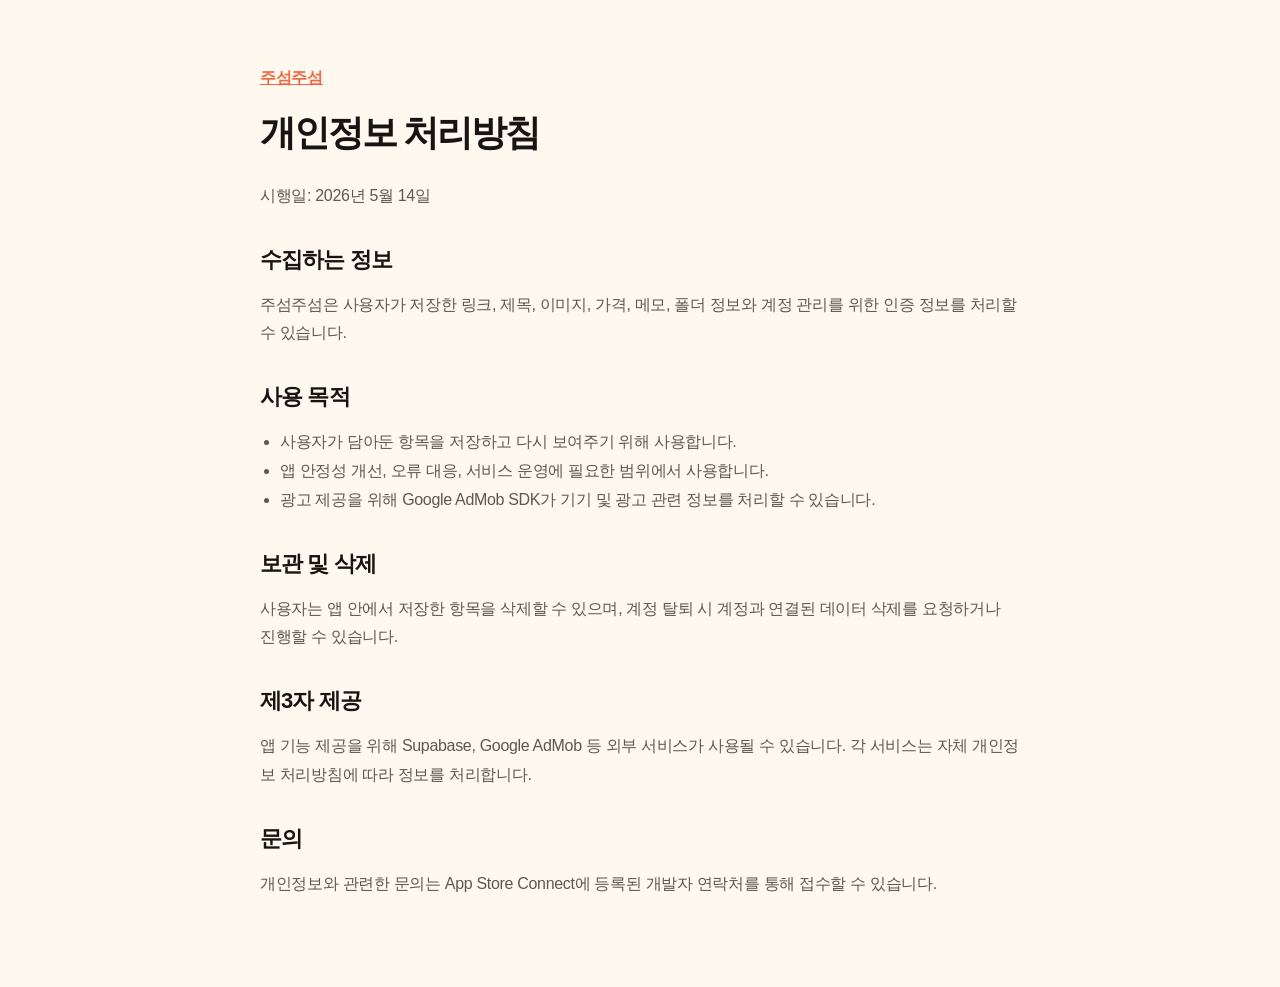
==== privacy.html @ 62c07767 "Deploy app site" ====
<!doctype html>
<html lang="ko">
  <head>
    <meta charset="utf-8" />
    <meta name="viewport" content="width=device-width, initial-scale=1" />
    <title>개인정보 처리방침 | 주섬주섬</title>
    <style>
      body {
        margin: 0;
        font-family:
          ui-rounded,
          "Apple SD Gothic Neo",
          "Pretendard",
          -apple-system,
          BlinkMacSystemFont,
          sans-serif;
        background: #fff8ef;
        color: #171412;
      }

      main {
        width: min(760px, calc(100% - 36px));
        margin: 0 auto;
        padding: 48px 0 72px;
      }

      a {
        color: #ed6a45;
        font-weight: 800;
      }

      h1 {
        margin: 0 0 24px;
        font-size: 36px;
        letter-spacing: -0.06em;
      }

      h2 {
        margin: 34px 0 10px;
        font-size: 22px;
        letter-spacing: -0.04em;
      }

      p,
      li {
        color: #5f5750;
        font-size: 16px;
        line-height: 1.8;
        letter-spacing: -0.02em;
      }

      ul {
        padding-left: 20px;
      }
    </style>
  </head>
  <body>
    <main>
      <p><a href="index.html">주섬주섬</a></p>
      <h1>개인정보 처리방침</h1>
      <p>시행일: 2026년 5월 14일</p>

      <h2>수집하는 정보</h2>
      <p>
        주섬주섬은 사용자가 저장한 링크, 제목, 이미지, 가격, 메모, 폴더 정보와
        계정 관리를 위한 인증 정보를 처리할 수 있습니다.
      </p>

      <h2>사용 목적</h2>
      <ul>
        <li>사용자가 담아둔 항목을 저장하고 다시 보여주기 위해 사용합니다.</li>
        <li>앱 안정성 개선, 오류 대응, 서비스 운영에 필요한 범위에서 사용합니다.</li>
        <li>광고 제공을 위해 Google AdMob SDK가 기기 및 광고 관련 정보를 처리할 수 있습니다.</li>
      </ul>

      <h2>보관 및 삭제</h2>
      <p>
        사용자는 앱 안에서 저장한 항목을 삭제할 수 있으며, 계정 탈퇴 시 계정과
        연결된 데이터 삭제를 요청하거나 진행할 수 있습니다.
      </p>

      <h2>제3자 제공</h2>
      <p>
        앱 기능 제공을 위해 Supabase, Google AdMob 등 외부 서비스가 사용될 수
        있습니다. 각 서비스는 자체 개인정보 처리방침에 따라 정보를 처리합니다.
      </p>

      <h2>문의</h2>
      <p>
        개인정보와 관련한 문의는 App Store Connect에 등록된 개발자 연락처를 통해
        접수할 수 있습니다.
      </p>
    </main>
  </body>
</html>
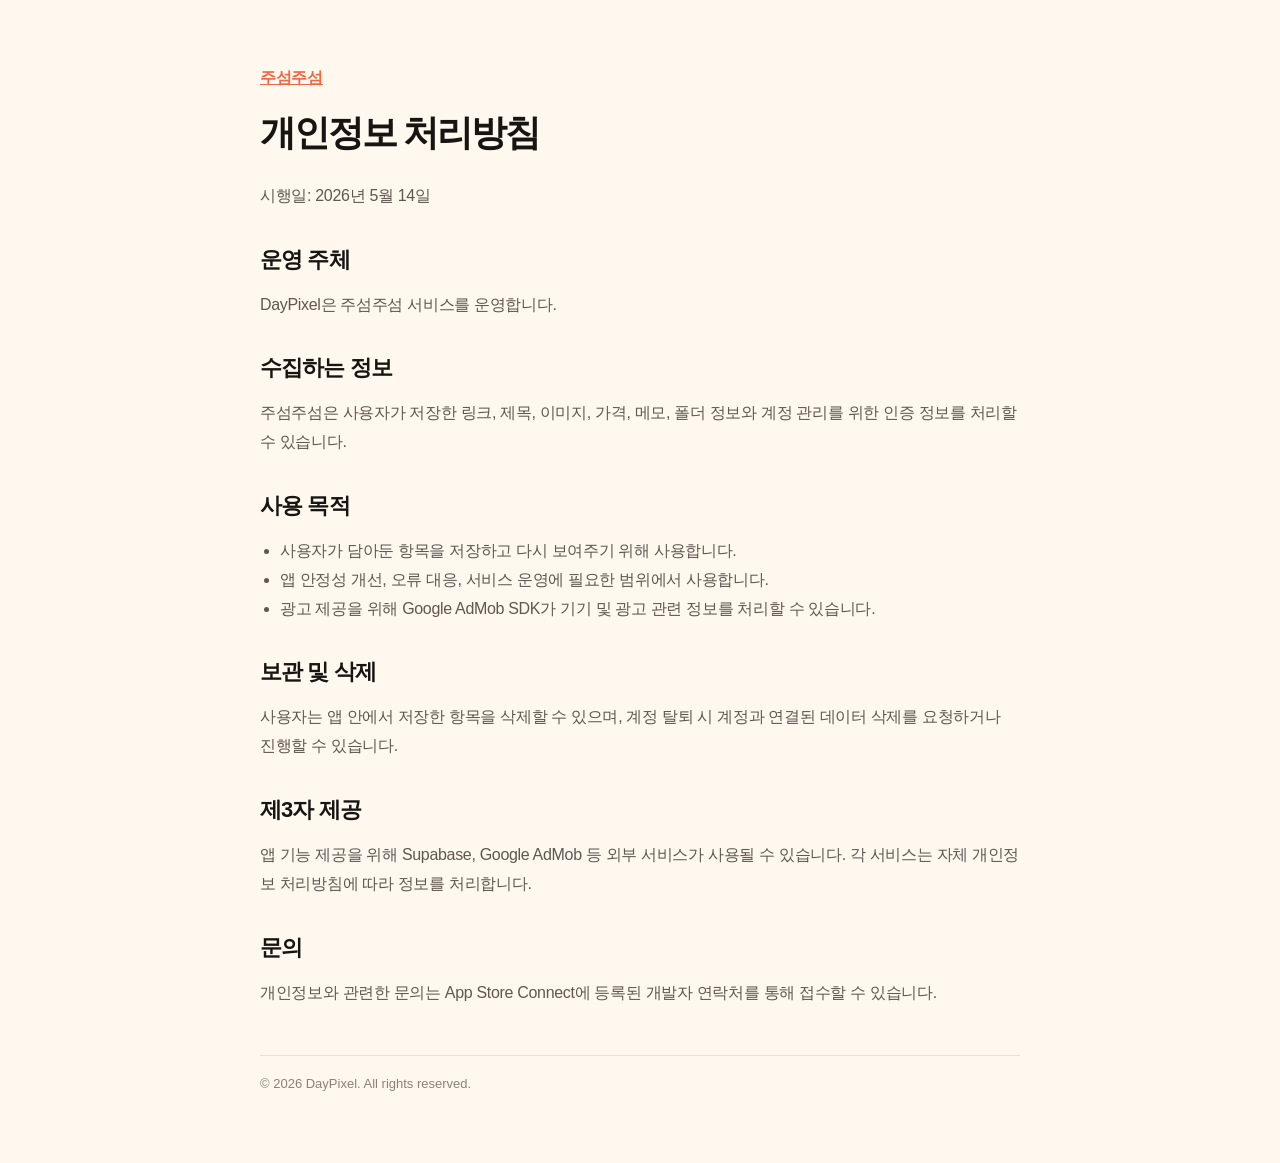
==== commit f5e1fdbb: "Use DayPixel for site copyright" ====
--- a/privacy.html
+++ b/privacy.html
@@ -52,6 +52,14 @@
       ul {
         padding-left: 20px;
       }
+
+      footer {
+        margin-top: 48px;
+        padding-top: 20px;
+        border-top: 1px solid #eadfd2;
+        color: #8b8178;
+        font-size: 13px;
+      }
     </style>
   </head>
   <body>
@@ -59,6 +67,9 @@
       <p><a href="index.html">주섬주섬</a></p>
       <h1>개인정보 처리방침</h1>
       <p>시행일: 2026년 5월 14일</p>
+
+      <h2>운영 주체</h2>
+      <p>DayPixel은 주섬주섬 서비스를 운영합니다.</p>
 
       <h2>수집하는 정보</h2>
       <p>
@@ -90,6 +101,7 @@
         개인정보와 관련한 문의는 App Store Connect에 등록된 개발자 연락처를 통해
         접수할 수 있습니다.
       </p>
+      <footer>© 2026 DayPixel. All rights reserved.</footer>
     </main>
   </body>
 </html>
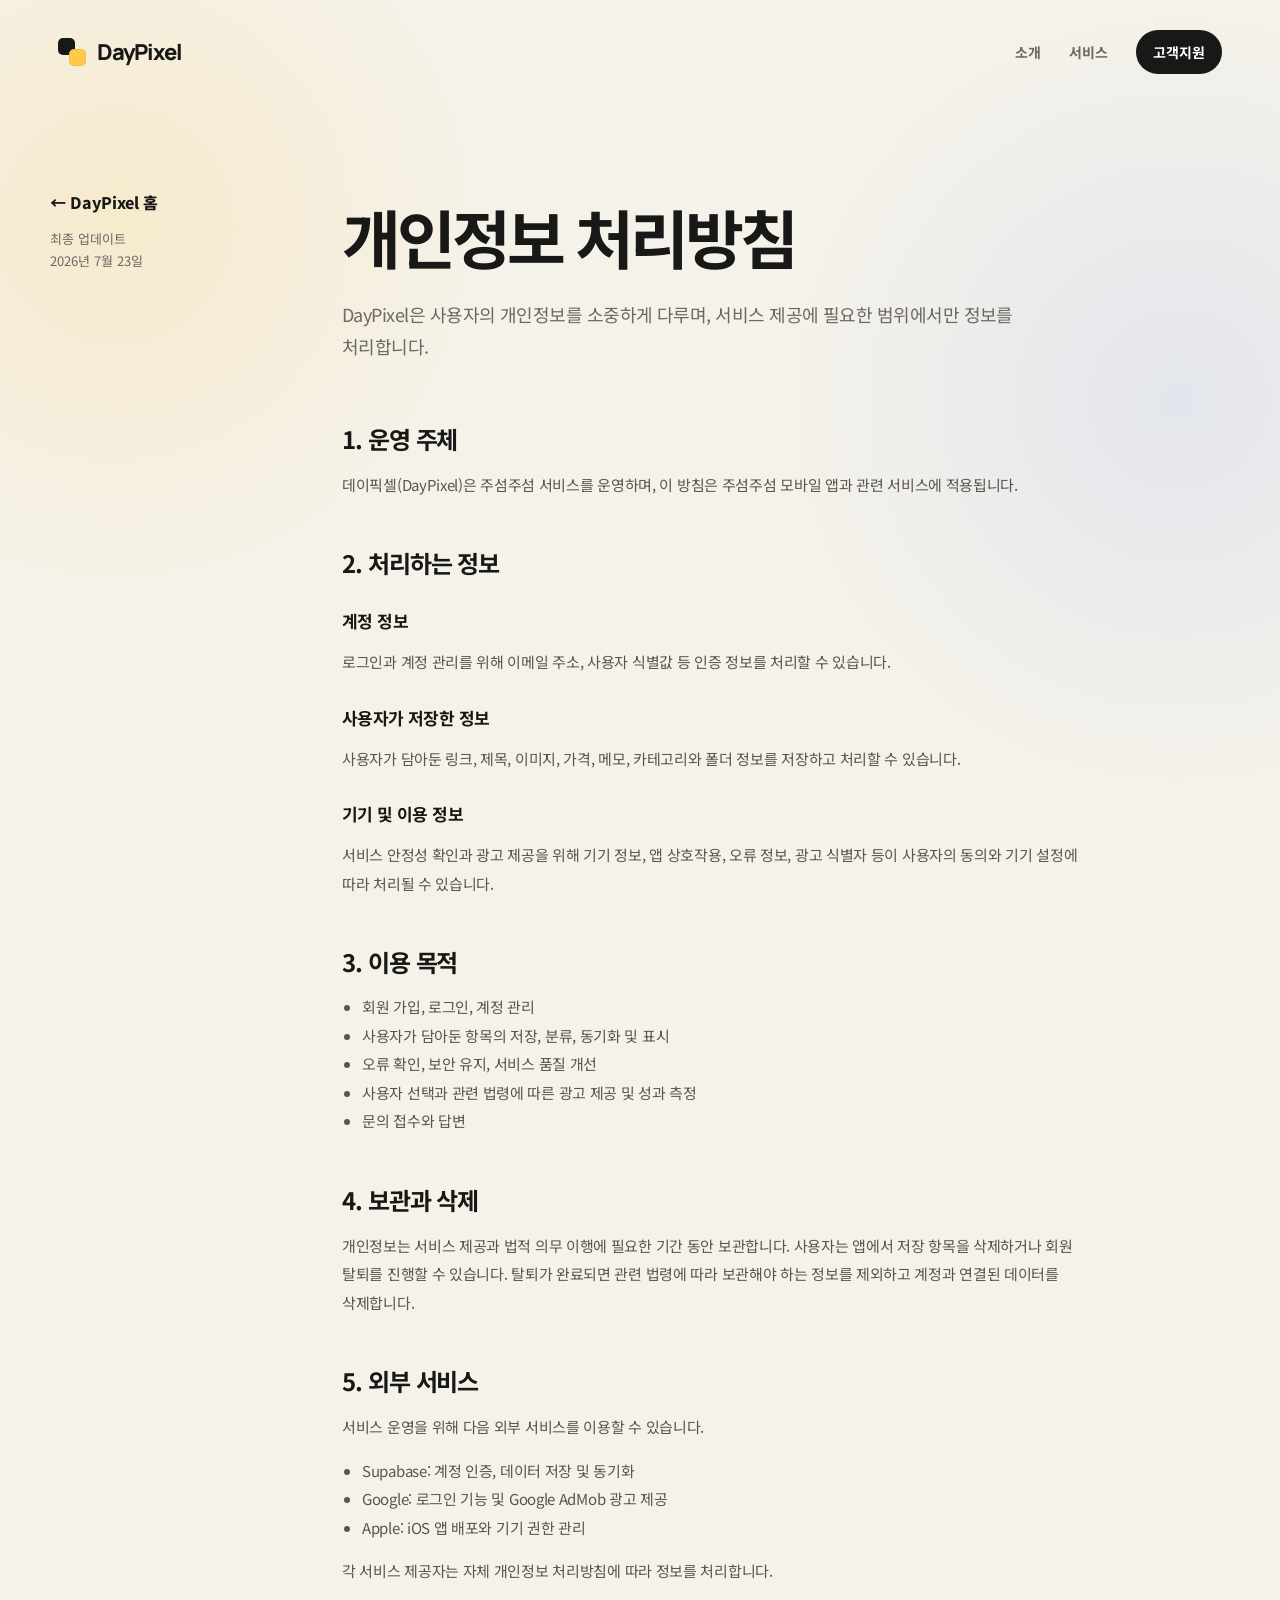
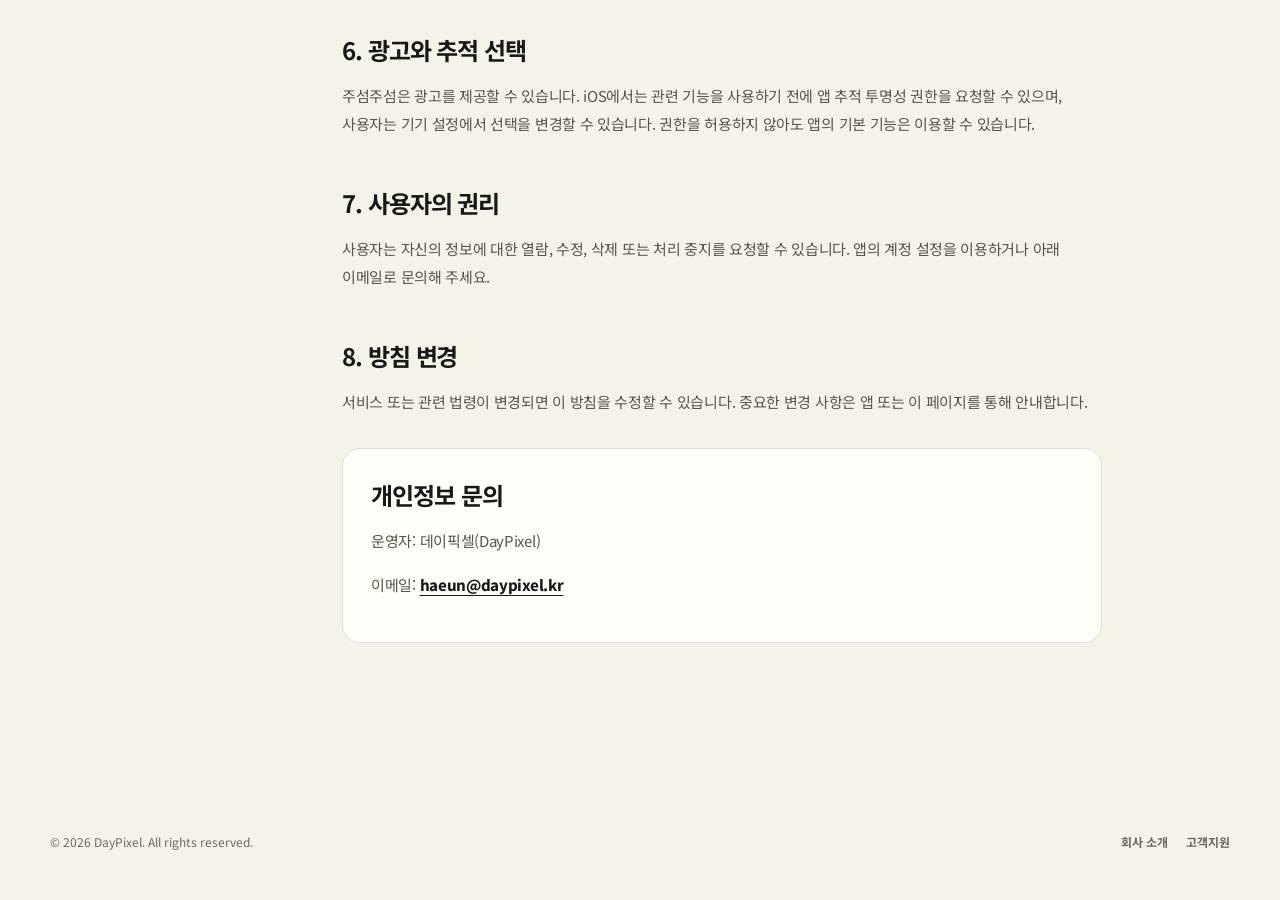
==== commit 5912c748: "Build DayPixel company website" ====
--- a/privacy.html
+++ b/privacy.html
@@ -1,107 +1,127 @@
-<!doctype html>
+<!DOCTYPE html>
 <html lang="ko">
   <head>
-    <meta charset="utf-8" />
-    <meta name="viewport" content="width=device-width, initial-scale=1" />
-    <title>개인정보 처리방침 | 주섬주섬</title>
-    <style>
-      body {
-        margin: 0;
-        font-family:
-          ui-rounded,
-          "Apple SD Gothic Neo",
-          "Pretendard",
-          -apple-system,
-          BlinkMacSystemFont,
-          sans-serif;
-        background: #fff8ef;
-        color: #171412;
-      }
-
-      main {
-        width: min(760px, calc(100% - 36px));
-        margin: 0 auto;
-        padding: 48px 0 72px;
-      }
-
-      a {
-        color: #ed6a45;
-        font-weight: 800;
-      }
-
-      h1 {
-        margin: 0 0 24px;
-        font-size: 36px;
-        letter-spacing: -0.06em;
-      }
-
-      h2 {
-        margin: 34px 0 10px;
-        font-size: 22px;
-        letter-spacing: -0.04em;
-      }
-
-      p,
-      li {
-        color: #5f5750;
-        font-size: 16px;
-        line-height: 1.8;
-        letter-spacing: -0.02em;
-      }
-
-      ul {
-        padding-left: 20px;
-      }
-
-      footer {
-        margin-top: 48px;
-        padding-top: 20px;
-        border-top: 1px solid #eadfd2;
-        color: #8b8178;
-        font-size: 13px;
-      }
-    </style>
+    <meta charset="utf-8">
+    <meta name="viewport" content="width=device-width, initial-scale=1">
+    <title>개인정보 처리방침 | DayPixel</title>
+    <meta
+      name="description"
+      content="DayPixel의 주섬주섬 서비스 개인정보 처리방침입니다."
+    >
+    <meta name="theme-color" content="#f5f2ea">
+    <link rel="canonical" href="https://daypixel.kr/privacy.html">
+    <link rel="stylesheet" href="styles.css">
   </head>
   <body>
-    <main>
-      <p><a href="index.html">주섬주섬</a></p>
-      <h1>개인정보 처리방침</h1>
-      <p>시행일: 2026년 5월 14일</p>
+    <header class="site-header">
+      <div class="shell header-inner">
+        <a class="brand" href="/" aria-label="DayPixel 홈">
+          <span class="brand-mark" aria-hidden="true"></span>
+          <span class="brand-name">DayPixel</span>
+        </a>
+        <nav class="site-nav" aria-label="주요 메뉴">
+          <a href="/#about">소개</a>
+          <a href="/#service">서비스</a>
+          <a class="nav-pill" href="support.html">고객지원</a>
+        </nav>
+      </div>
+    </header>
 
-      <h2>운영 주체</h2>
-      <p>DayPixel은 주섬주섬 서비스를 운영합니다.</p>
+    <main class="shell legal-layout">
+      <aside class="legal-side">
+        <a href="/">← DayPixel 홈</a>
+        <p>최종 업데이트<br>2026년 7월 23일</p>
+      </aside>
 
-      <h2>수집하는 정보</h2>
-      <p>
-        주섬주섬은 사용자가 저장한 링크, 제목, 이미지, 가격, 메모, 폴더 정보와
-        계정 관리를 위한 인증 정보를 처리할 수 있습니다.
-      </p>
+      <article class="legal-content">
+        <h1>개인정보 처리방침</h1>
+        <p class="intro">
+          DayPixel은 사용자의 개인정보를 소중하게 다루며, 서비스 제공에 필요한
+          범위에서만 정보를 처리합니다.
+        </p>
 
-      <h2>사용 목적</h2>
-      <ul>
-        <li>사용자가 담아둔 항목을 저장하고 다시 보여주기 위해 사용합니다.</li>
-        <li>앱 안정성 개선, 오류 대응, 서비스 운영에 필요한 범위에서 사용합니다.</li>
-        <li>광고 제공을 위해 Google AdMob SDK가 기기 및 광고 관련 정보를 처리할 수 있습니다.</li>
-      </ul>
+        <h2>1. 운영 주체</h2>
+        <p>
+          데이픽셀(DayPixel)은 주섬주섬 서비스를 운영하며, 이 방침은 주섬주섬
+          모바일 앱과 관련 서비스에 적용됩니다.
+        </p>
 
-      <h2>보관 및 삭제</h2>
-      <p>
-        사용자는 앱 안에서 저장한 항목을 삭제할 수 있으며, 계정 탈퇴 시 계정과
-        연결된 데이터 삭제를 요청하거나 진행할 수 있습니다.
-      </p>
+        <h2>2. 처리하는 정보</h2>
+        <h3>계정 정보</h3>
+        <p>로그인과 계정 관리를 위해 이메일 주소, 사용자 식별값 등 인증 정보를 처리할 수 있습니다.</p>
+        <h3>사용자가 저장한 정보</h3>
+        <p>
+          사용자가 담아둔 링크, 제목, 이미지, 가격, 메모, 카테고리와 폴더 정보를
+          저장하고 처리할 수 있습니다.
+        </p>
+        <h3>기기 및 이용 정보</h3>
+        <p>
+          서비스 안정성 확인과 광고 제공을 위해 기기 정보, 앱 상호작용, 오류 정보,
+          광고 식별자 등이 사용자의 동의와 기기 설정에 따라 처리될 수 있습니다.
+        </p>
 
-      <h2>제3자 제공</h2>
-      <p>
-        앱 기능 제공을 위해 Supabase, Google AdMob 등 외부 서비스가 사용될 수
-        있습니다. 각 서비스는 자체 개인정보 처리방침에 따라 정보를 처리합니다.
-      </p>
+        <h2>3. 이용 목적</h2>
+        <ul>
+          <li>회원 가입, 로그인, 계정 관리</li>
+          <li>사용자가 담아둔 항목의 저장, 분류, 동기화 및 표시</li>
+          <li>오류 확인, 보안 유지, 서비스 품질 개선</li>
+          <li>사용자 선택과 관련 법령에 따른 광고 제공 및 성과 측정</li>
+          <li>문의 접수와 답변</li>
+        </ul>
 
-      <h2>문의</h2>
-      <p>
-        개인정보와 관련한 문의는 App Store Connect에 등록된 개발자 연락처를 통해
-        접수할 수 있습니다.
-      </p>
-      <footer>© 2026 DayPixel. All rights reserved.</footer>
+        <h2>4. 보관과 삭제</h2>
+        <p>
+          개인정보는 서비스 제공과 법적 의무 이행에 필요한 기간 동안 보관합니다.
+          사용자는 앱에서 저장 항목을 삭제하거나 회원 탈퇴를 진행할 수 있습니다.
+          탈퇴가 완료되면 관련 법령에 따라 보관해야 하는 정보를 제외하고 계정과
+          연결된 데이터를 삭제합니다.
+        </p>
+
+        <h2>5. 외부 서비스</h2>
+        <p>서비스 운영을 위해 다음 외부 서비스를 이용할 수 있습니다.</p>
+        <ul>
+          <li>Supabase: 계정 인증, 데이터 저장 및 동기화</li>
+          <li>Google: 로그인 기능 및 Google AdMob 광고 제공</li>
+          <li>Apple: iOS 앱 배포와 기기 권한 관리</li>
+        </ul>
+        <p>각 서비스 제공자는 자체 개인정보 처리방침에 따라 정보를 처리합니다.</p>
+
+        <h2>6. 광고와 추적 선택</h2>
+        <p>
+          주섬주섬은 광고를 제공할 수 있습니다. iOS에서는 관련 기능을 사용하기 전에
+          앱 추적 투명성 권한을 요청할 수 있으며, 사용자는 기기 설정에서 선택을
+          변경할 수 있습니다. 권한을 허용하지 않아도 앱의 기본 기능은 이용할 수
+          있습니다.
+        </p>
+
+        <h2>7. 사용자의 권리</h2>
+        <p>
+          사용자는 자신의 정보에 대한 열람, 수정, 삭제 또는 처리 중지를 요청할 수
+          있습니다. 앱의 계정 설정을 이용하거나 아래 이메일로 문의해 주세요.
+        </p>
+
+        <h2>8. 방침 변경</h2>
+        <p>
+          서비스 또는 관련 법령이 변경되면 이 방침을 수정할 수 있습니다. 중요한
+          변경 사항은 앱 또는 이 페이지를 통해 안내합니다.
+        </p>
+
+        <section class="info-card" aria-labelledby="privacy-contact">
+          <h2 id="privacy-contact">개인정보 문의</h2>
+          <p>운영자: 데이픽셀(DayPixel)</p>
+          <p>이메일: <a href="mailto:haeun@daypixel.kr">haeun@daypixel.kr</a></p>
+        </section>
+      </article>
     </main>
+
+    <footer class="site-footer">
+      <div class="shell footer-inner">
+        <span>© 2026 DayPixel. All rights reserved.</span>
+        <nav class="footer-links" aria-label="하단 메뉴">
+          <a href="/">회사 소개</a>
+          <a href="support.html">고객지원</a>
+        </nav>
+      </div>
+    </footer>
   </body>
 </html>
--- a/styles.css
+++ b/styles.css
@@ -0,0 +1,924 @@
+@import url("https://fonts.googleapis.com/css2?family=Manrope:wght@500;600;700;800&family=Noto+Sans+KR:wght@400;500;600;700;800;900&display=swap");
+
+:root {
+  color-scheme: light;
+  --ink: #181817;
+  --muted: #6c6963;
+  --paper: #f5f2ea;
+  --card: #fffdf8;
+  --line: rgba(24, 24, 23, 0.12);
+  --lime: #dfff64;
+  --coral: #ff6c50;
+  --yellow: #ffc94a;
+  --blue: #5e8cff;
+  --radius-xl: 40px;
+  --radius-lg: 28px;
+  --radius-md: 18px;
+  --shadow: 0 24px 70px rgba(38, 34, 25, 0.1);
+}
+
+* {
+  box-sizing: border-box;
+}
+
+html {
+  scroll-behavior: smooth;
+}
+
+body {
+  margin: 0;
+  background:
+    radial-gradient(circle at 9% 9%, rgba(255, 201, 74, 0.18), transparent 24rem),
+    radial-gradient(circle at 92% 16%, rgba(94, 140, 255, 0.12), transparent 25rem),
+    var(--paper);
+  color: var(--ink);
+  font-family: "Noto Sans KR", sans-serif;
+  word-break: keep-all;
+}
+
+a {
+  color: inherit;
+}
+
+img {
+  display: block;
+  max-width: 100%;
+}
+
+.shell {
+  width: min(1180px, calc(100% - 48px));
+  margin: 0 auto;
+}
+
+.site-header {
+  position: relative;
+  z-index: 10;
+  padding: 22px 0;
+}
+
+.header-inner {
+  display: flex;
+  align-items: center;
+  justify-content: space-between;
+  min-height: 60px;
+  padding: 0 8px;
+}
+
+.brand {
+  display: inline-flex;
+  align-items: center;
+  gap: 11px;
+  text-decoration: none;
+}
+
+.brand-mark {
+  position: relative;
+  width: 28px;
+  height: 28px;
+}
+
+.brand-mark::before,
+.brand-mark::after {
+  position: absolute;
+  width: 17px;
+  height: 17px;
+  border-radius: 5px;
+  content: "";
+}
+
+.brand-mark::before {
+  top: 0;
+  left: 0;
+  background: var(--ink);
+}
+
+.brand-mark::after {
+  right: 0;
+  bottom: 0;
+  background: var(--yellow);
+  box-shadow: inset 0 0 0 1px rgba(24, 24, 23, 0.08);
+}
+
+.brand-name {
+  font-family: "Manrope", "Noto Sans KR", sans-serif;
+  font-size: 22px;
+  font-weight: 800;
+  letter-spacing: -0.055em;
+}
+
+.site-nav {
+  display: flex;
+  align-items: center;
+  gap: 28px;
+}
+
+.site-nav a {
+  color: var(--muted);
+  font-size: 14px;
+  font-weight: 700;
+  text-decoration: none;
+}
+
+.site-nav a:hover,
+.site-nav a:focus-visible {
+  color: var(--ink);
+}
+
+.site-nav .nav-pill {
+  padding: 12px 17px;
+  border-radius: 999px;
+  background: var(--ink);
+  color: white;
+}
+
+.hero {
+  display: grid;
+  grid-template-columns: minmax(0, 1.15fr) minmax(360px, 0.85fr);
+  align-items: center;
+  min-height: 710px;
+  gap: 54px;
+  padding: 84px 0 108px;
+}
+
+.eyebrow {
+  display: inline-flex;
+  align-items: center;
+  gap: 10px;
+  margin: 0 0 24px;
+  color: var(--muted);
+  font-family: "Manrope", sans-serif;
+  font-size: 12px;
+  font-weight: 800;
+  letter-spacing: 0.16em;
+  text-transform: uppercase;
+}
+
+.eyebrow::before {
+  width: 8px;
+  height: 8px;
+  border-radius: 2px;
+  background: var(--coral);
+  content: "";
+}
+
+.hero h1 {
+  max-width: 780px;
+  margin: 0;
+  font-size: clamp(54px, 7vw, 92px);
+  font-weight: 900;
+  line-height: 1.06;
+  letter-spacing: -0.075em;
+}
+
+.hero h1 .accent {
+  position: relative;
+  display: inline-block;
+  z-index: 0;
+}
+
+.hero h1 .accent::after {
+  position: absolute;
+  z-index: -1;
+  right: -0.04em;
+  bottom: 0.08em;
+  left: 0.04em;
+  height: 0.24em;
+  border-radius: 999px;
+  background: var(--lime);
+  content: "";
+}
+
+.hero-copy {
+  max-width: 620px;
+  margin: 30px 0 0;
+  color: var(--muted);
+  font-size: clamp(17px, 2vw, 21px);
+  line-height: 1.75;
+  letter-spacing: -0.035em;
+}
+
+.button-row {
+  display: flex;
+  flex-wrap: wrap;
+  gap: 12px;
+  margin-top: 34px;
+}
+
+.button {
+  display: inline-flex;
+  align-items: center;
+  justify-content: center;
+  min-height: 54px;
+  padding: 0 21px;
+  border: 1px solid var(--line);
+  border-radius: 999px;
+  background: rgba(255, 253, 248, 0.8);
+  font-size: 15px;
+  font-weight: 800;
+  text-decoration: none;
+  transition:
+    transform 180ms ease,
+    box-shadow 180ms ease;
+}
+
+.button:hover {
+  transform: translateY(-2px);
+  box-shadow: 0 12px 28px rgba(38, 34, 25, 0.1);
+}
+
+.button.primary {
+  border-color: var(--ink);
+  background: var(--ink);
+  color: white;
+}
+
+.hero-art {
+  position: relative;
+  min-height: 520px;
+}
+
+.pixel-card {
+  position: absolute;
+  display: flex;
+  flex-direction: column;
+  justify-content: space-between;
+  overflow: hidden;
+  padding: 24px;
+  border: 1px solid rgba(24, 24, 23, 0.09);
+  border-radius: 30px;
+  box-shadow: var(--shadow);
+}
+
+.pixel-card strong {
+  font-family: "Manrope", "Noto Sans KR", sans-serif;
+  font-size: 18px;
+  letter-spacing: -0.04em;
+}
+
+.pixel-card small {
+  color: rgba(24, 24, 23, 0.6);
+  font-size: 12px;
+  font-weight: 700;
+}
+
+.card-today {
+  top: 24px;
+  right: 28px;
+  width: 68%;
+  height: 230px;
+  background: var(--lime);
+  transform: rotate(4deg);
+  animation: float-card 6s ease-in-out infinite;
+}
+
+.card-today .big-number {
+  font-family: "Manrope", sans-serif;
+  font-size: 68px;
+  font-weight: 800;
+  line-height: 1;
+  letter-spacing: -0.08em;
+}
+
+.card-make {
+  bottom: 34px;
+  left: 8px;
+  width: 64%;
+  height: 268px;
+  background: var(--ink);
+  color: white;
+  transform: rotate(-5deg);
+  animation: float-card 7s ease-in-out 800ms infinite reverse;
+}
+
+.card-make small {
+  color: rgba(255, 255, 255, 0.58);
+}
+
+.card-make .grid {
+  display: grid;
+  grid-template-columns: repeat(3, 1fr);
+  gap: 9px;
+}
+
+.card-make .grid span {
+  aspect-ratio: 1;
+  border-radius: 10px;
+  background: var(--coral);
+}
+
+.card-make .grid span:nth-child(2),
+.card-make .grid span:nth-child(6) {
+  background: var(--yellow);
+}
+
+.card-make .grid span:nth-child(3),
+.card-make .grid span:nth-child(4) {
+  background: var(--blue);
+}
+
+.card-note {
+  right: 0;
+  bottom: 2px;
+  width: 44%;
+  height: 184px;
+  background: var(--card);
+  transform: rotate(5deg);
+  animation: float-card 5.5s ease-in-out 1.2s infinite;
+}
+
+.card-note p {
+  margin: 0;
+  font-size: 22px;
+  font-weight: 900;
+  line-height: 1.25;
+  letter-spacing: -0.055em;
+}
+
+@keyframes float-card {
+  0%,
+  100% {
+    translate: 0 0;
+  }
+  50% {
+    translate: 0 -10px;
+  }
+}
+
+.section {
+  padding: 112px 0;
+}
+
+.section-label {
+  margin: 0 0 18px;
+  color: var(--coral);
+  font-family: "Manrope", sans-serif;
+  font-size: 12px;
+  font-weight: 800;
+  letter-spacing: 0.15em;
+  text-transform: uppercase;
+}
+
+.section-title {
+  max-width: 840px;
+  margin: 0;
+  font-size: clamp(36px, 5vw, 62px);
+  font-weight: 900;
+  line-height: 1.18;
+  letter-spacing: -0.065em;
+}
+
+.section-lead {
+  max-width: 680px;
+  margin: 22px 0 0;
+  color: var(--muted);
+  font-size: 18px;
+  line-height: 1.8;
+  letter-spacing: -0.03em;
+}
+
+.principles {
+  display: grid;
+  grid-template-columns: repeat(3, 1fr);
+  gap: 16px;
+  margin-top: 56px;
+}
+
+.principle {
+  min-height: 250px;
+  padding: 28px;
+  border: 1px solid var(--line);
+  border-radius: var(--radius-lg);
+  background: rgba(255, 253, 248, 0.72);
+}
+
+.principle:nth-child(2) {
+  background: var(--yellow);
+}
+
+.principle-number {
+  color: var(--muted);
+  font-family: "Manrope", sans-serif;
+  font-size: 12px;
+  font-weight: 800;
+}
+
+.principle h3 {
+  margin: 74px 0 10px;
+  font-size: 25px;
+  letter-spacing: -0.05em;
+}
+
+.principle p {
+  margin: 0;
+  color: var(--muted);
+  font-size: 15px;
+  line-height: 1.7;
+  letter-spacing: -0.025em;
+}
+
+.service-panel {
+  display: grid;
+  grid-template-columns: minmax(0, 0.9fr) minmax(420px, 1.1fr);
+  min-height: 720px;
+  overflow: hidden;
+  border-radius: var(--radius-xl);
+  background: #191918;
+  color: white;
+  box-shadow: var(--shadow);
+}
+
+.service-copy {
+  display: flex;
+  flex-direction: column;
+  justify-content: center;
+  padding: 70px;
+}
+
+.service-brand {
+  display: flex;
+  align-items: center;
+  gap: 16px;
+}
+
+.service-brand img {
+  width: 66px;
+  height: 66px;
+  object-fit: contain;
+}
+
+.service-brand h3 {
+  margin: 0;
+  font-size: 38px;
+  letter-spacing: -0.06em;
+}
+
+.service-tagline {
+  margin: 34px 0 18px;
+  font-size: clamp(32px, 4vw, 50px);
+  font-weight: 900;
+  line-height: 1.2;
+  letter-spacing: -0.065em;
+}
+
+.service-description {
+  margin: 0;
+  color: rgba(255, 255, 255, 0.64);
+  font-size: 17px;
+  line-height: 1.8;
+  letter-spacing: -0.03em;
+}
+
+.service-meta {
+  display: flex;
+  flex-wrap: wrap;
+  gap: 8px;
+  margin-top: 28px;
+  margin-bottom: 0;
+  padding: 0;
+  list-style: none;
+}
+
+.service-meta li {
+  padding: 9px 13px;
+  border: 1px solid rgba(255, 255, 255, 0.15);
+  border-radius: 999px;
+  color: rgba(255, 255, 255, 0.72);
+  font-size: 12px;
+  font-weight: 700;
+}
+
+.service-actions {
+  display: flex;
+  flex-wrap: wrap;
+  gap: 10px;
+  margin-top: 32px;
+}
+
+.service-actions .button {
+  border-color: rgba(255, 255, 255, 0.22);
+  background: transparent;
+  color: white;
+}
+
+.service-actions .button.primary {
+  border-color: white;
+  background: white;
+  color: var(--ink);
+}
+
+.service-visual {
+  display: grid;
+  place-items: end center;
+  overflow: hidden;
+  padding: 54px 48px 0;
+  background:
+    radial-gradient(circle at 78% 12%, rgba(223, 255, 100, 0.72), transparent 25%),
+    linear-gradient(145deg, #ff9f74 0%, #f2c9ad 55%, #ffe0bf 100%);
+}
+
+.service-visual img {
+  width: min(360px, 86%);
+  border-radius: 44px 44px 0 0;
+  box-shadow: 0 30px 70px rgba(35, 24, 20, 0.28);
+}
+
+.company-panel {
+  display: grid;
+  grid-template-columns: 1.15fr 0.85fr;
+  gap: 80px;
+  align-items: end;
+  padding: 72px;
+  border: 1px solid var(--line);
+  border-radius: var(--radius-xl);
+  background: rgba(255, 253, 248, 0.78);
+}
+
+.company-panel h2 {
+  max-width: 660px;
+  margin: 0;
+  font-size: clamp(36px, 5vw, 58px);
+  font-weight: 900;
+  line-height: 1.23;
+  letter-spacing: -0.065em;
+}
+
+.company-panel p {
+  max-width: 620px;
+  margin: 24px 0 0;
+  color: var(--muted);
+  font-size: 17px;
+  line-height: 1.8;
+  letter-spacing: -0.03em;
+}
+
+.company-facts {
+  margin: 0;
+}
+
+.company-facts div {
+  display: grid;
+  grid-template-columns: 110px 1fr;
+  gap: 18px;
+  padding: 18px 0;
+  border-bottom: 1px solid var(--line);
+}
+
+.company-facts div:first-child {
+  border-top: 1px solid var(--line);
+}
+
+.company-facts dt {
+  color: var(--muted);
+  font-size: 13px;
+  font-weight: 700;
+}
+
+.company-facts dd {
+  margin: 0;
+  font-size: 14px;
+  font-weight: 700;
+}
+
+.contact-band {
+  position: relative;
+  overflow: hidden;
+  padding: 86px 72px;
+  border-radius: var(--radius-xl);
+  background: var(--coral);
+}
+
+.contact-band::after {
+  position: absolute;
+  right: -80px;
+  bottom: -120px;
+  width: 360px;
+  height: 360px;
+  border-radius: 50%;
+  background: rgba(255, 255, 255, 0.15);
+  content: "";
+}
+
+.contact-band h2 {
+  position: relative;
+  z-index: 1;
+  max-width: 730px;
+  margin: 0;
+  font-size: clamp(38px, 5vw, 66px);
+  font-weight: 900;
+  line-height: 1.15;
+  letter-spacing: -0.07em;
+}
+
+.contact-band a {
+  position: relative;
+  z-index: 1;
+  display: inline-block;
+  margin-top: 28px;
+  font-family: "Manrope", sans-serif;
+  font-size: clamp(18px, 2.6vw, 26px);
+  font-weight: 800;
+  text-underline-offset: 5px;
+}
+
+.site-footer {
+  padding: 38px 0 50px;
+}
+
+.footer-inner {
+  display: flex;
+  align-items: center;
+  justify-content: space-between;
+  gap: 24px;
+  color: var(--muted);
+  font-size: 12px;
+}
+
+.footer-links {
+  display: flex;
+  flex-wrap: wrap;
+  gap: 18px;
+}
+
+.footer-links a {
+  font-weight: 700;
+  text-decoration: none;
+}
+
+.legal-layout {
+  display: grid;
+  grid-template-columns: 220px minmax(0, 760px);
+  gap: 72px;
+  padding: 86px 0 120px;
+}
+
+.legal-side {
+  position: sticky;
+  top: 32px;
+  align-self: start;
+}
+
+.legal-side p {
+  margin: 14px 0 0;
+  color: var(--muted);
+  font-size: 13px;
+  line-height: 1.7;
+}
+
+.legal-side a {
+  font-weight: 800;
+  text-decoration: none;
+}
+
+.legal-content h1 {
+  margin: 0 0 16px;
+  font-size: clamp(42px, 6vw, 64px);
+  letter-spacing: -0.065em;
+}
+
+.legal-content .intro {
+  margin: 0 0 58px;
+  color: var(--muted);
+  font-size: 18px;
+  line-height: 1.8;
+  letter-spacing: -0.03em;
+}
+
+.legal-content h2 {
+  margin: 46px 0 14px;
+  font-size: 24px;
+  letter-spacing: -0.045em;
+}
+
+.legal-content h3 {
+  margin: 28px 0 10px;
+  font-size: 17px;
+  letter-spacing: -0.035em;
+}
+
+.legal-content p,
+.legal-content li {
+  color: #595650;
+  font-size: 15px;
+  line-height: 1.9;
+  letter-spacing: -0.02em;
+}
+
+.legal-content ul {
+  margin: 12px 0;
+  padding-left: 20px;
+}
+
+.info-card {
+  margin: 32px 0;
+  padding: 28px;
+  border: 1px solid var(--line);
+  border-radius: var(--radius-md);
+  background: var(--card);
+}
+
+.info-card h2,
+.info-card h3 {
+  margin-top: 0;
+}
+
+.info-card a {
+  color: var(--ink);
+  font-weight: 800;
+  text-underline-offset: 4px;
+}
+
+.faq-list {
+  display: grid;
+  gap: 12px;
+  margin-top: 38px;
+}
+
+.faq-list details {
+  padding: 0 22px;
+  border: 1px solid var(--line);
+  border-radius: var(--radius-md);
+  background: var(--card);
+}
+
+.faq-list summary {
+  padding: 20px 0;
+  cursor: pointer;
+  font-size: 16px;
+  font-weight: 800;
+  letter-spacing: -0.03em;
+}
+
+.faq-list details p {
+  margin: 0;
+  padding: 0 0 22px;
+}
+
+@media (max-width: 900px) {
+  .hero {
+    grid-template-columns: 1fr;
+    min-height: auto;
+    gap: 30px;
+    padding: 64px 0 90px;
+  }
+
+  .hero-art {
+    width: min(520px, 100%);
+    min-height: 460px;
+    margin: 0 auto;
+  }
+
+  .principles {
+    grid-template-columns: 1fr;
+  }
+
+  .principle {
+    min-height: auto;
+  }
+
+  .principle h3 {
+    margin-top: 42px;
+  }
+
+  .service-panel,
+  .company-panel {
+    grid-template-columns: 1fr;
+  }
+
+  .service-copy,
+  .company-panel {
+    padding: 50px 38px;
+  }
+
+  .service-visual {
+    min-height: 580px;
+  }
+
+  .legal-layout {
+    grid-template-columns: 1fr;
+    gap: 38px;
+  }
+
+  .legal-side {
+    position: static;
+  }
+}
+
+@media (max-width: 640px) {
+  .shell {
+    width: min(100% - 28px, 1180px);
+  }
+
+  .site-header {
+    padding: 12px 0;
+  }
+
+  .site-nav {
+    gap: 12px;
+  }
+
+  .site-nav a:not(.nav-pill) {
+    display: none;
+  }
+
+  .site-nav .nav-pill {
+    padding: 10px 14px;
+  }
+
+  .hero h1 {
+    font-size: 48px;
+  }
+
+  .hero-art {
+    min-height: 390px;
+  }
+
+  .pixel-card {
+    padding: 18px;
+    border-radius: 23px;
+  }
+
+  .card-today {
+    right: 12px;
+    height: 180px;
+  }
+
+  .card-today .big-number {
+    font-size: 54px;
+  }
+
+  .card-make {
+    height: 220px;
+  }
+
+  .card-note {
+    height: 150px;
+  }
+
+  .card-note p {
+    font-size: 18px;
+  }
+
+  .section {
+    padding: 82px 0;
+  }
+
+  .service-panel {
+    border-radius: 28px;
+  }
+
+  .service-copy,
+  .company-panel {
+    padding: 38px 24px;
+  }
+
+  .service-brand img {
+    width: 54px;
+    height: 54px;
+  }
+
+  .service-brand h3 {
+    font-size: 32px;
+  }
+
+  .service-visual {
+    min-height: 490px;
+    padding: 38px 20px 0;
+  }
+
+  .company-panel {
+    gap: 42px;
+    border-radius: 28px;
+  }
+
+  .company-facts div {
+    grid-template-columns: 90px 1fr;
+  }
+
+  .contact-band {
+    padding: 56px 26px;
+    border-radius: 28px;
+  }
+
+  .footer-inner {
+    align-items: flex-start;
+    flex-direction: column;
+  }
+
+  .legal-layout {
+    padding: 56px 0 90px;
+  }
+}
+
+@media (prefers-reduced-motion: reduce) {
+  html {
+    scroll-behavior: auto;
+  }
+
+  *,
+  *::before,
+  *::after {
+    animation-duration: 0.01ms !important;
+    animation-iteration-count: 1 !important;
+    transition-duration: 0.01ms !important;
+  }
+}
